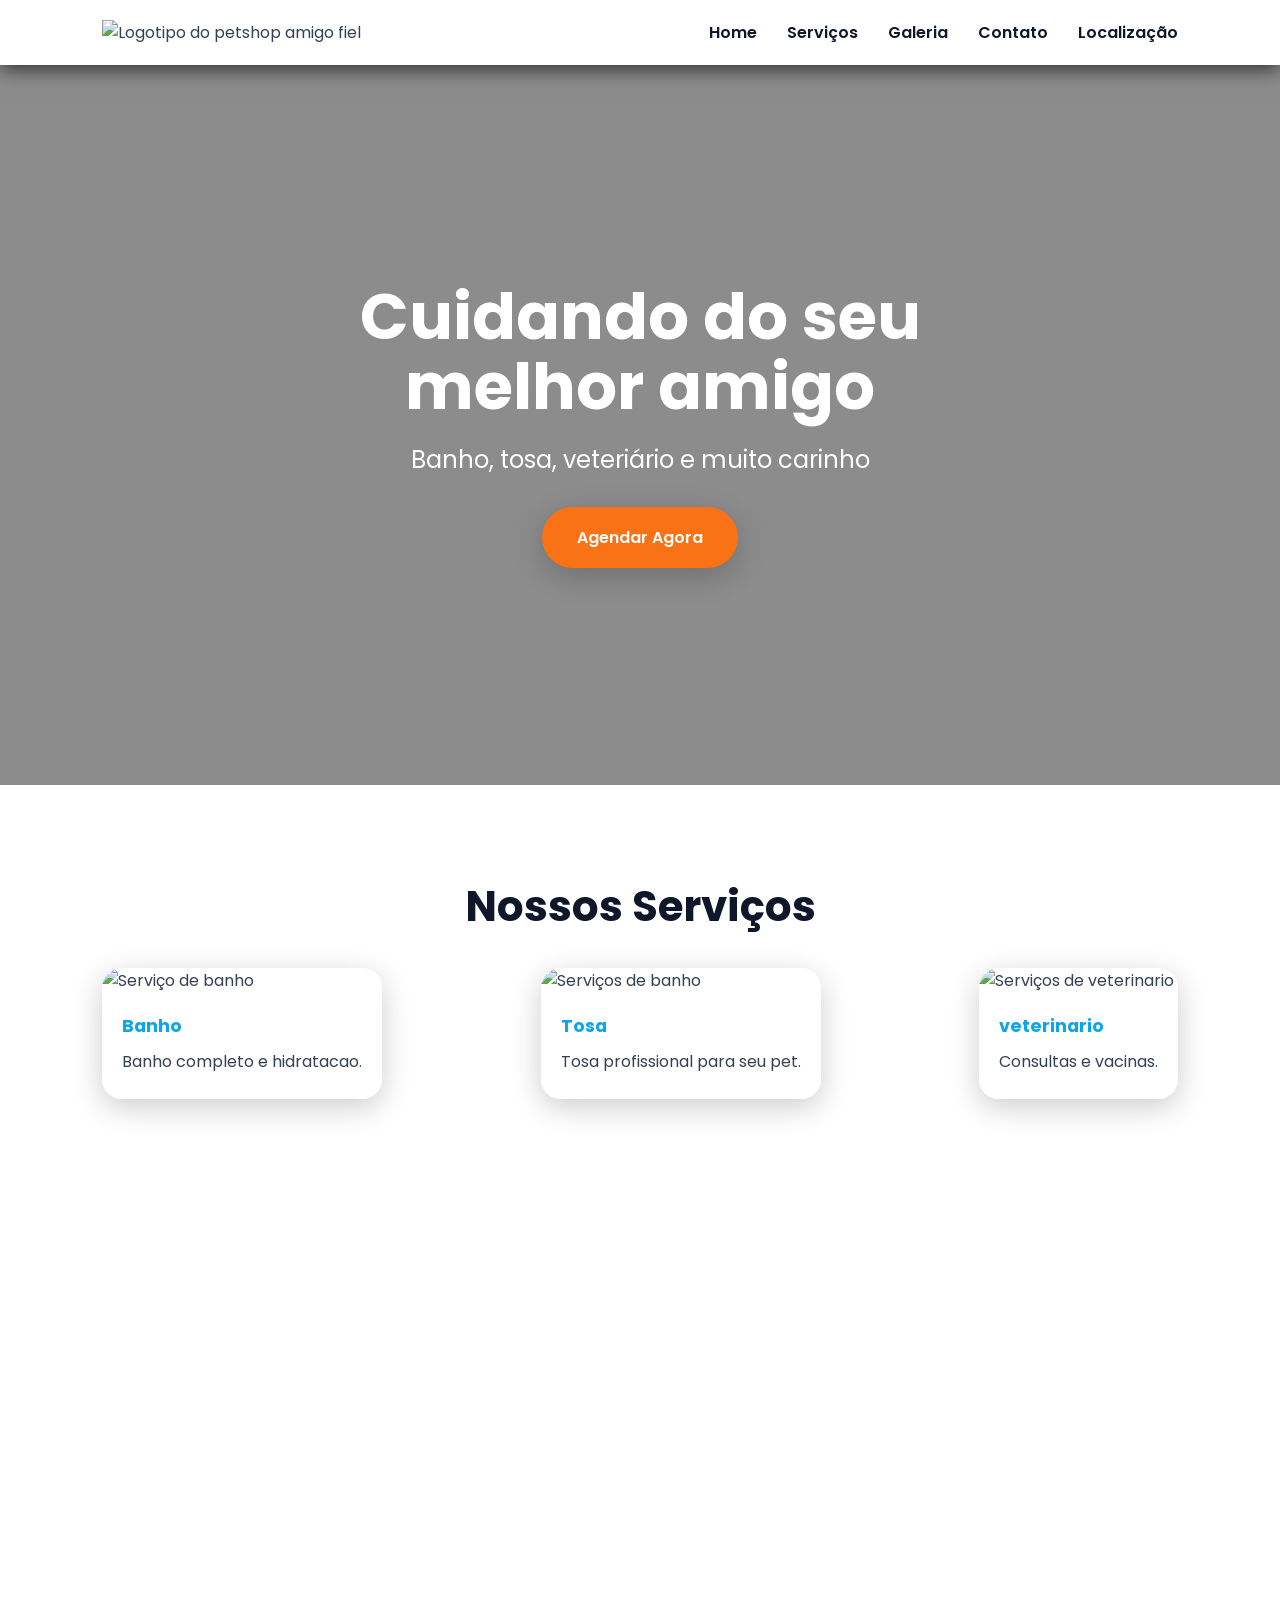
==== index.html @ e1eaca3e "Projeto petshopamigofiel" ====
<!doctype html>
<html lang="pt-BR">

<head>
  <meta charset="UTF-8" />
  <meta name="viewport" content="width=device-width, initial-scale=1.0" />
  <title>PetShop Amigo Fiel</title>

  <link rel="preconnect" href="https://fonts.googleapis.com" />
  <link rel="preconnect" href="https://fonts.gstatic.com" crossorigin />

  <link href="https://fonts.googleapis.com/css2?family=Poppins:wght@300;400;600;700&display=swap" rel="stylesheet" />

  <link rel="stylesheet" href="css/style.css" />
</head>

<body>
  <!-- HEADER -->
  <header>
    <div class="logo">
      <img src="img/logo-transparente.png" alt="Logotipo do petshop amigo fiel" width="100" />
    </div>

    <button id="menu-btn">☰</button>

    <nav id="menu">
      <a href="#home">Home</a>
      <a href="#servicos">Serviços</a>
      <a href="#galeria">Galeria</a>
      <a href="#contato">Contato</a>
      <a href="#localizacao">Localização</a>
    </nav>
  </header>

  <!-- HERO -->
  <section id="home" class="hero">
    <div class="hero-content">
      <h1>Cuidando do seu melhor amigo</h1>
      <p>Banho, tosa, veteriário e muito carinho</p>
      <a href="#contato" class="btn">Agendar Agora</a>
    </div>
  </section>

  <!-- SERVIÇOS -->
  <section id="servicos" class="container">
    <h2>Nossos Serviços</h2>
    <div class="cards">

      <div class="card">
        <img src="img/banho.png" alt="Serviço de banho" />
        <h3>Banho</h3>
        <p>Banho completo e hidratacao.</p>
      </div>

      <div class="card">
        <img src="img/tosa.png" alt="Serviços de banho" />
        <h3>Tosa</h3>
        <p> Tosa profissional para seu pet.</p>
      </div>

      <div class="card">
        <img src="img/veterinario.png" alt="Serviços de veterinario" />
        <h3>veterinario</h3>
        <p> Consultas e vacinas.</p>
      </div>
    </div>
  </section>

  <!-- GALERIA -->
  <section id="galeria" class="container"></section>

  <!-- CONTATO -->
  <section id="contato" class="container"></section>

  <!-- MAPA -->
  <section id="localizacao" class="container"></section>

  <!-- FOOTER -->
  <footer></footer>

  <script src="js/script.js"></script>
</body>

</html>
---- css/style.css ----
:root {
  --primaria: #0ea5e9;
  --secundaria: #f97316;
  --escuro: #0f172a;
  --claro: #ffffff;
  --texto: #334155;
  --sombra: 0 8px 30px rgba(0, 0, 0, 0.2);
  --radius: 20px;
}

* {
  margin: 0;
  padding: 0;
  box-sizing: border-box;
  font-family: "Poppins", sans-serif;
}

body {
  color: var(--texto);
  background:
    linear-gradient(rgba(255, 255, 255, 0.85), rgba(255, 255, 255, 0.91)),
    url("../img/fundo.png");
  background-attachment: fixed;
  background-size: 500px;
}

/* HEADER  */
header {
  position: sticky;
  top: 0;
  z-index: 9999;

  display: flex;
  justify-content: space-between;
  align-items: center;

  padding: 20px 8%;
  background: rgba(255, 255, 255, 0.75);
  backdrop-filter: blur(20px);
  -webkit-backdrop-filter: blur(20px);
  box-shadow: 0 2px 20px rgba(0, 0, 0, 0.8);
}
.log {
}

nav {
  display: flex;
  gap: 30px;
}

nav a {
  text-decoration: none;
  color: var(--escuro);
  font-weight: 600;
  transition: 0.3s;
}

nav a:hover {
  color: var(--secundaria);
}

#menu-btn {
  display: none;
  font-size: 34px;
  border: none;
  background: none;
  cursor: pointer;
  color: var(--primaria);
}

/* hero */
.hero {
  min-height: 80dvh;
  background:
    linear-gradient(rgba(0, 0, 0, 0.45), rgba(0, 0, 0, 0.45)),
    url(../img/banner.png);
  background-size: cover;
  background-position: center;
  display: flex;
  align-items: center;
  justify-content: center;
  padding: 40px;
  color: var(--claro);
}

.hero-content {
  max-width: 800px;
  text-align: center;
}

.hero-content h1 {
  font-size: 64px;
  margin-bottom: 20px;
  line-height: 1.1;
}

.hero-content p {
  font-size: 24px;
  margin-bottom: 30px;
}
.btn {
  display: inline-block;
  background: var(--secundaria);
  padding: 18px 35px;
  border-radius: 50px;
  text-decoration: none;
  color: var(--claro);
  font-weight: 600;
  transition: 0.3s;
  box-shadow: var(--sombra);
}
.btn:hover {
  transform: scale(1.1);
}

/* CONTAINER */
.container {
  padding: 90px 8%;
}
.container h2 {
  text-align: center;
  font-size: 42px;
  margin-bottom: 30px;
  color: var(--escuro);
}

/* CARDS */
.cards {
  display: flex;
  justify-content: space-between;
  flex-wrap: wrap;
  gap: 20px;
}

.card {
  background: rgba(255, 255, 255, 0.8);
  border-radius: var(--radius);
  box-shadow: var(--sombra);
  overflow: hidden;
  backdrop-filter: blur(20px);
  transform: 0.4s;
}
.card:hover {
  transform: translateY(-12px);
}
.card img {
  width: 100%;
  height: 280px;
  object-fit: cover;
}
.card h3 {
  padding: 20px 20px 10px;
  color: var(--primaria);
  font-size: 1.1rem;
}
.card p {
  padding: 0 20px 25px;
  color: val(--escuro);
}
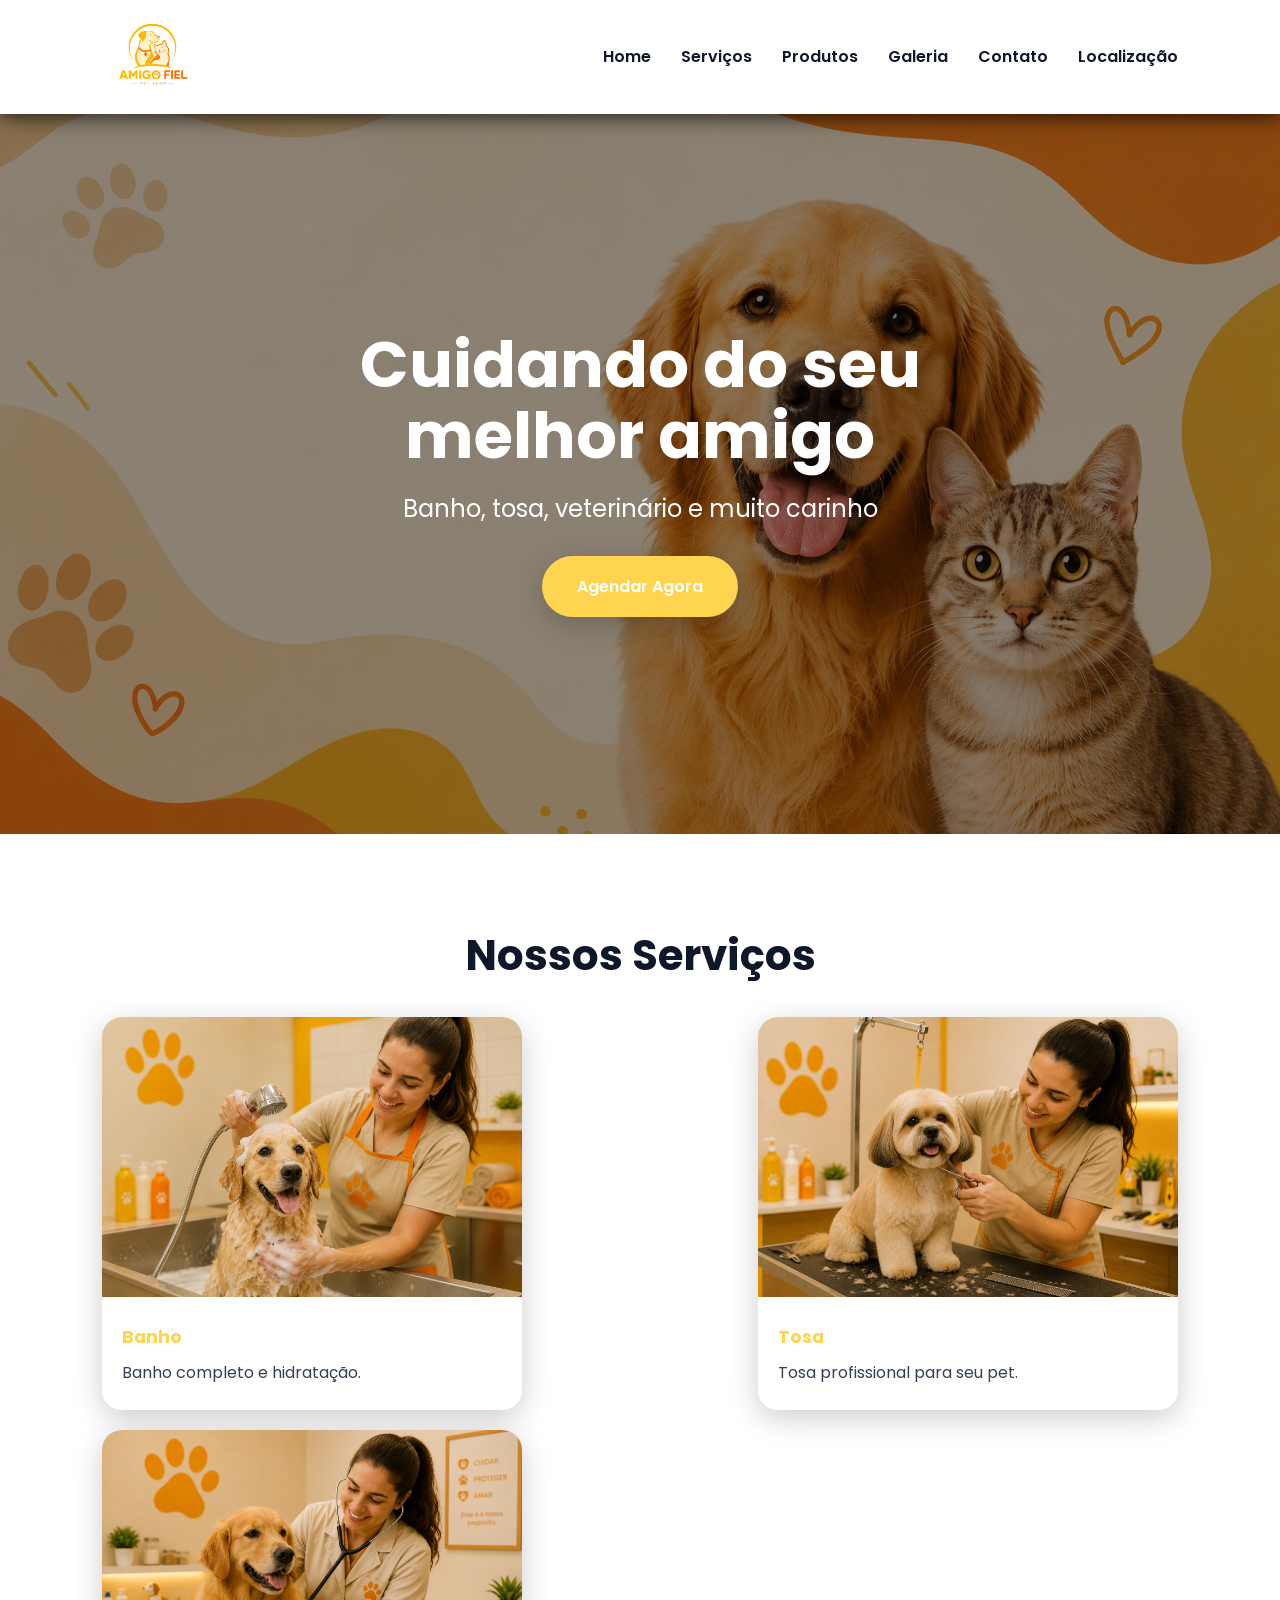
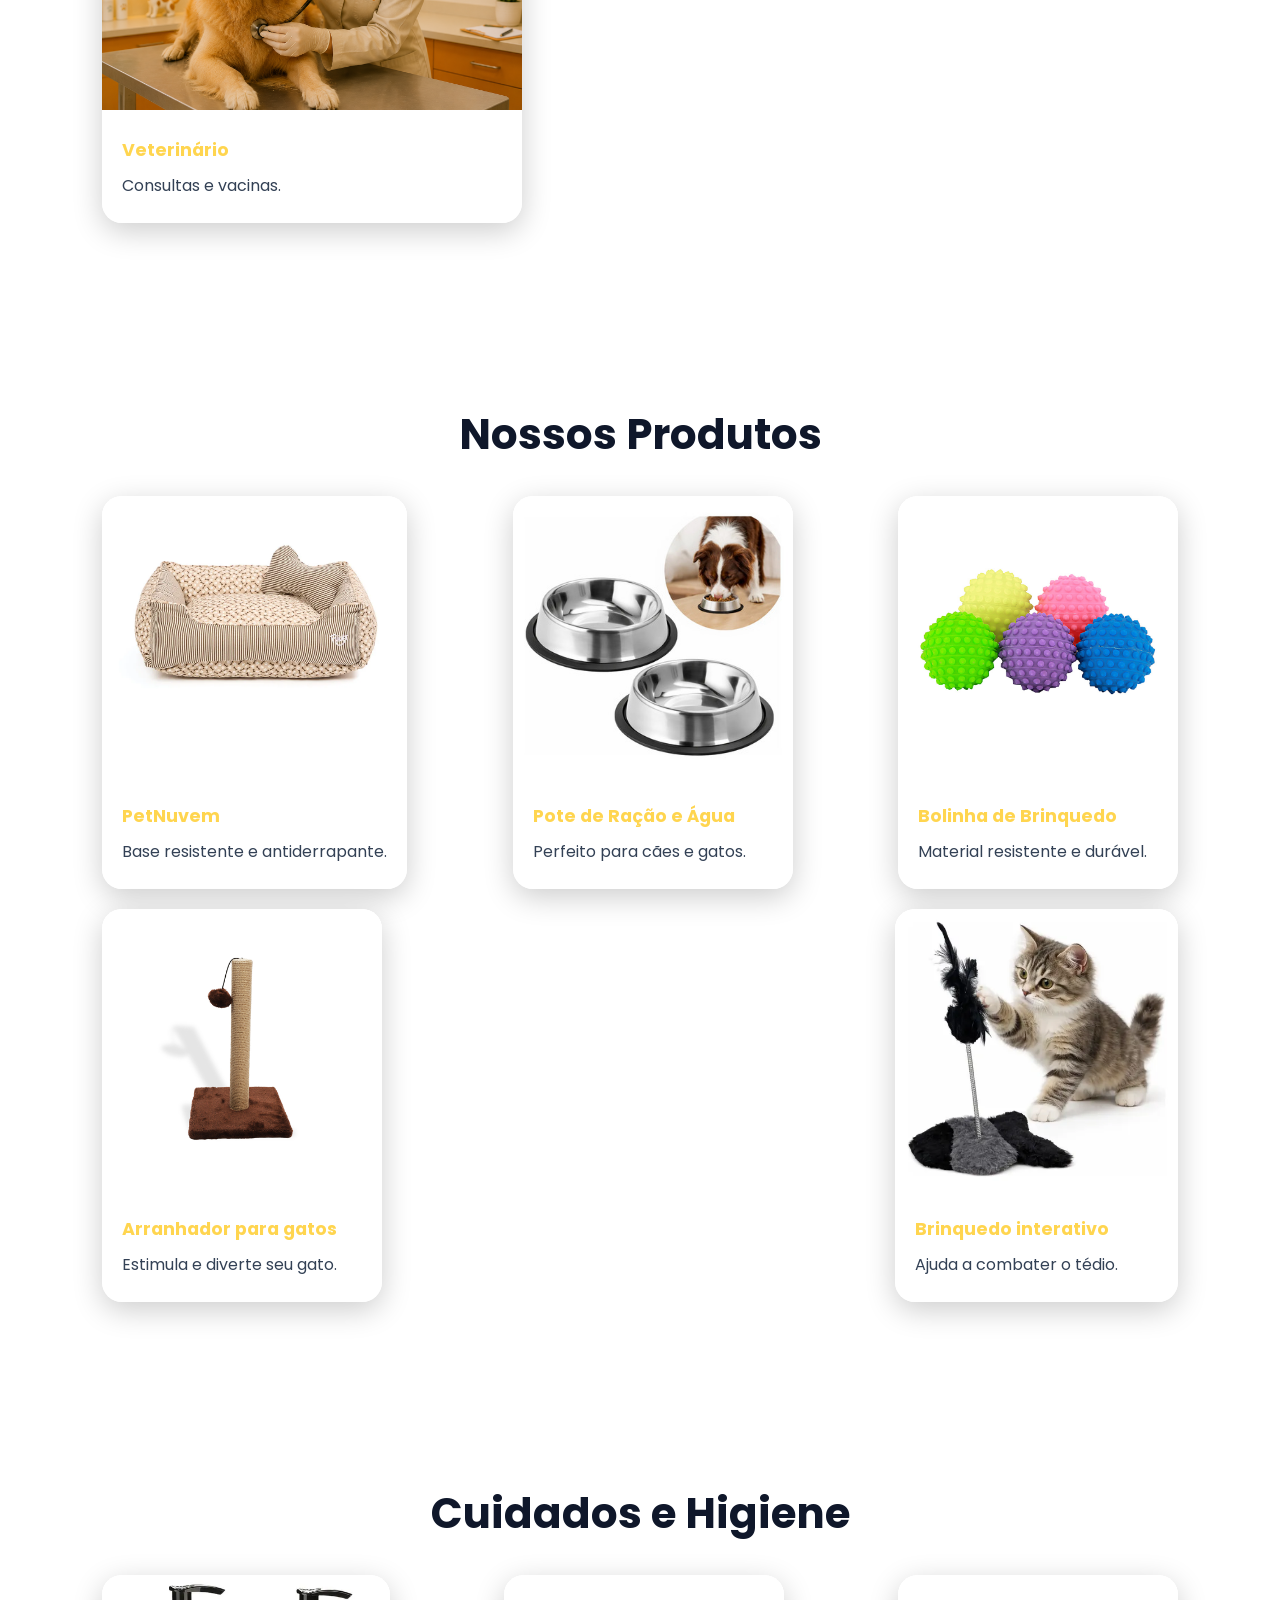
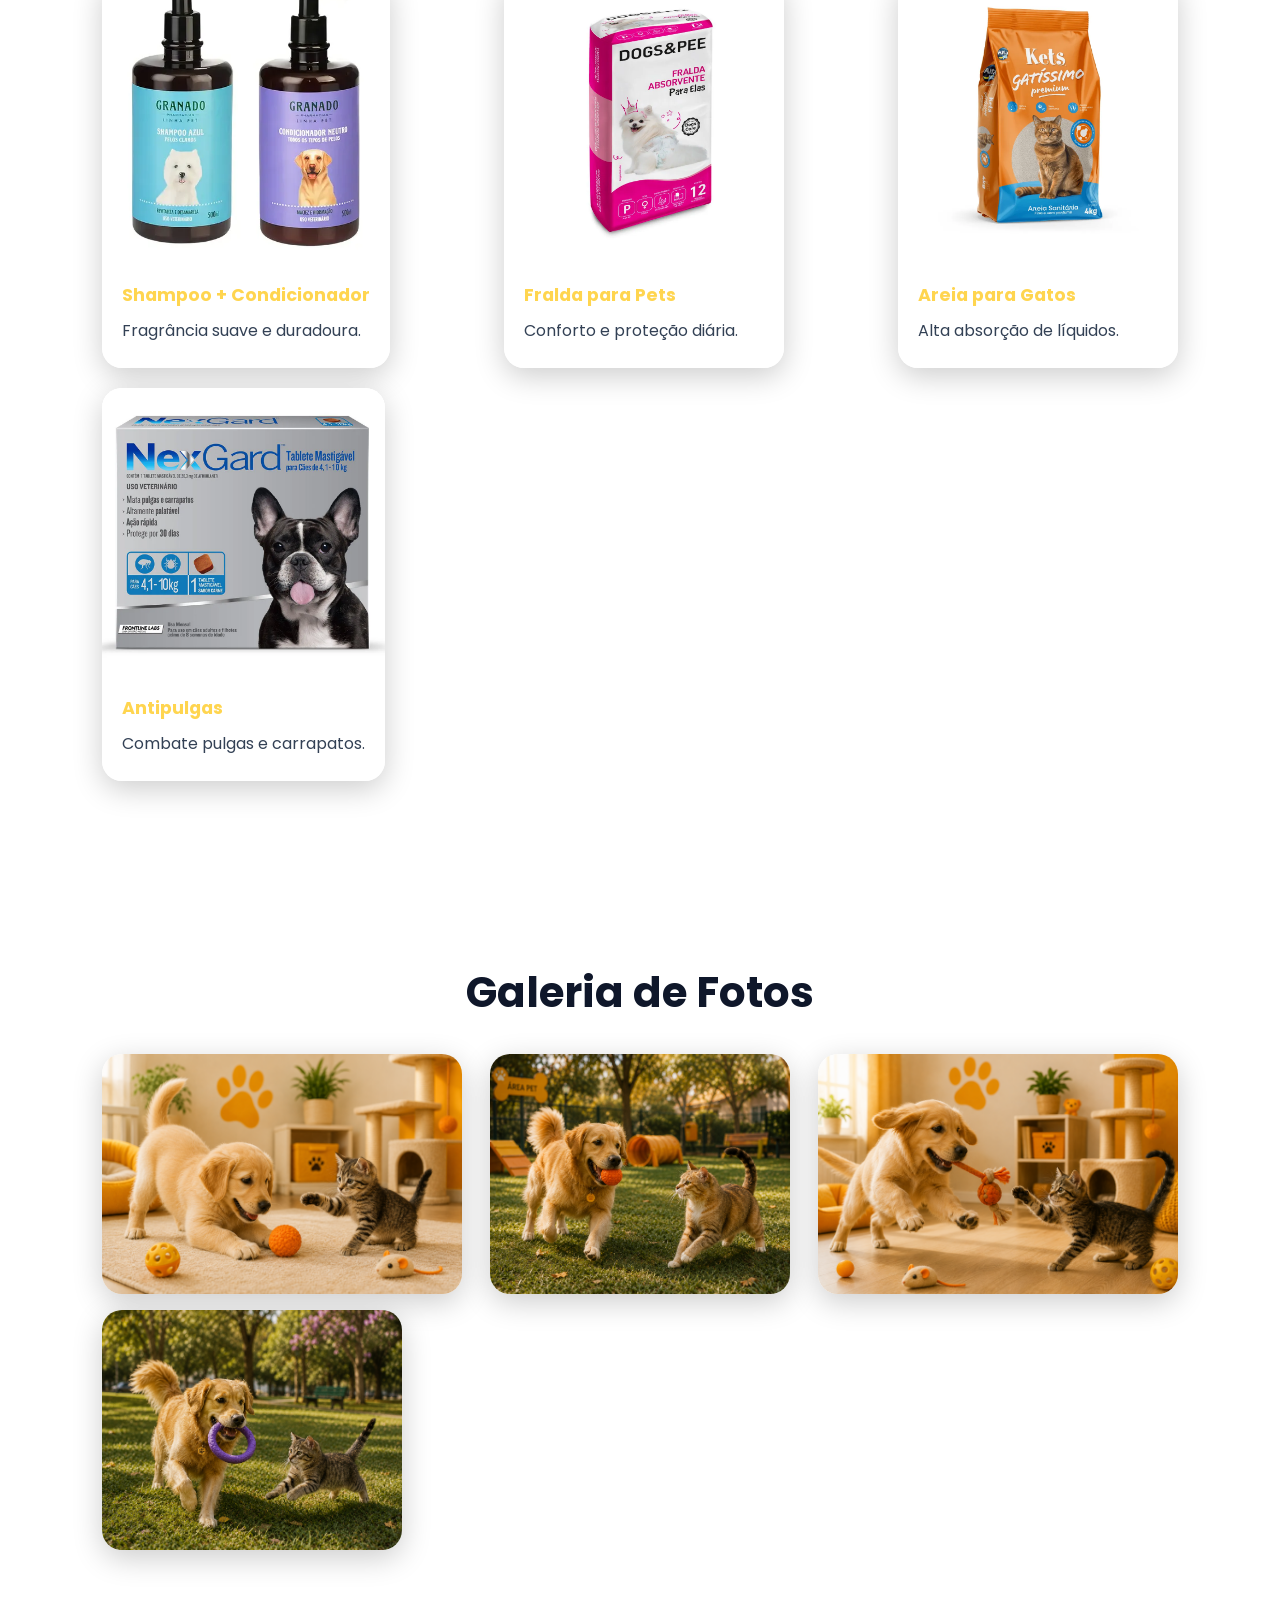
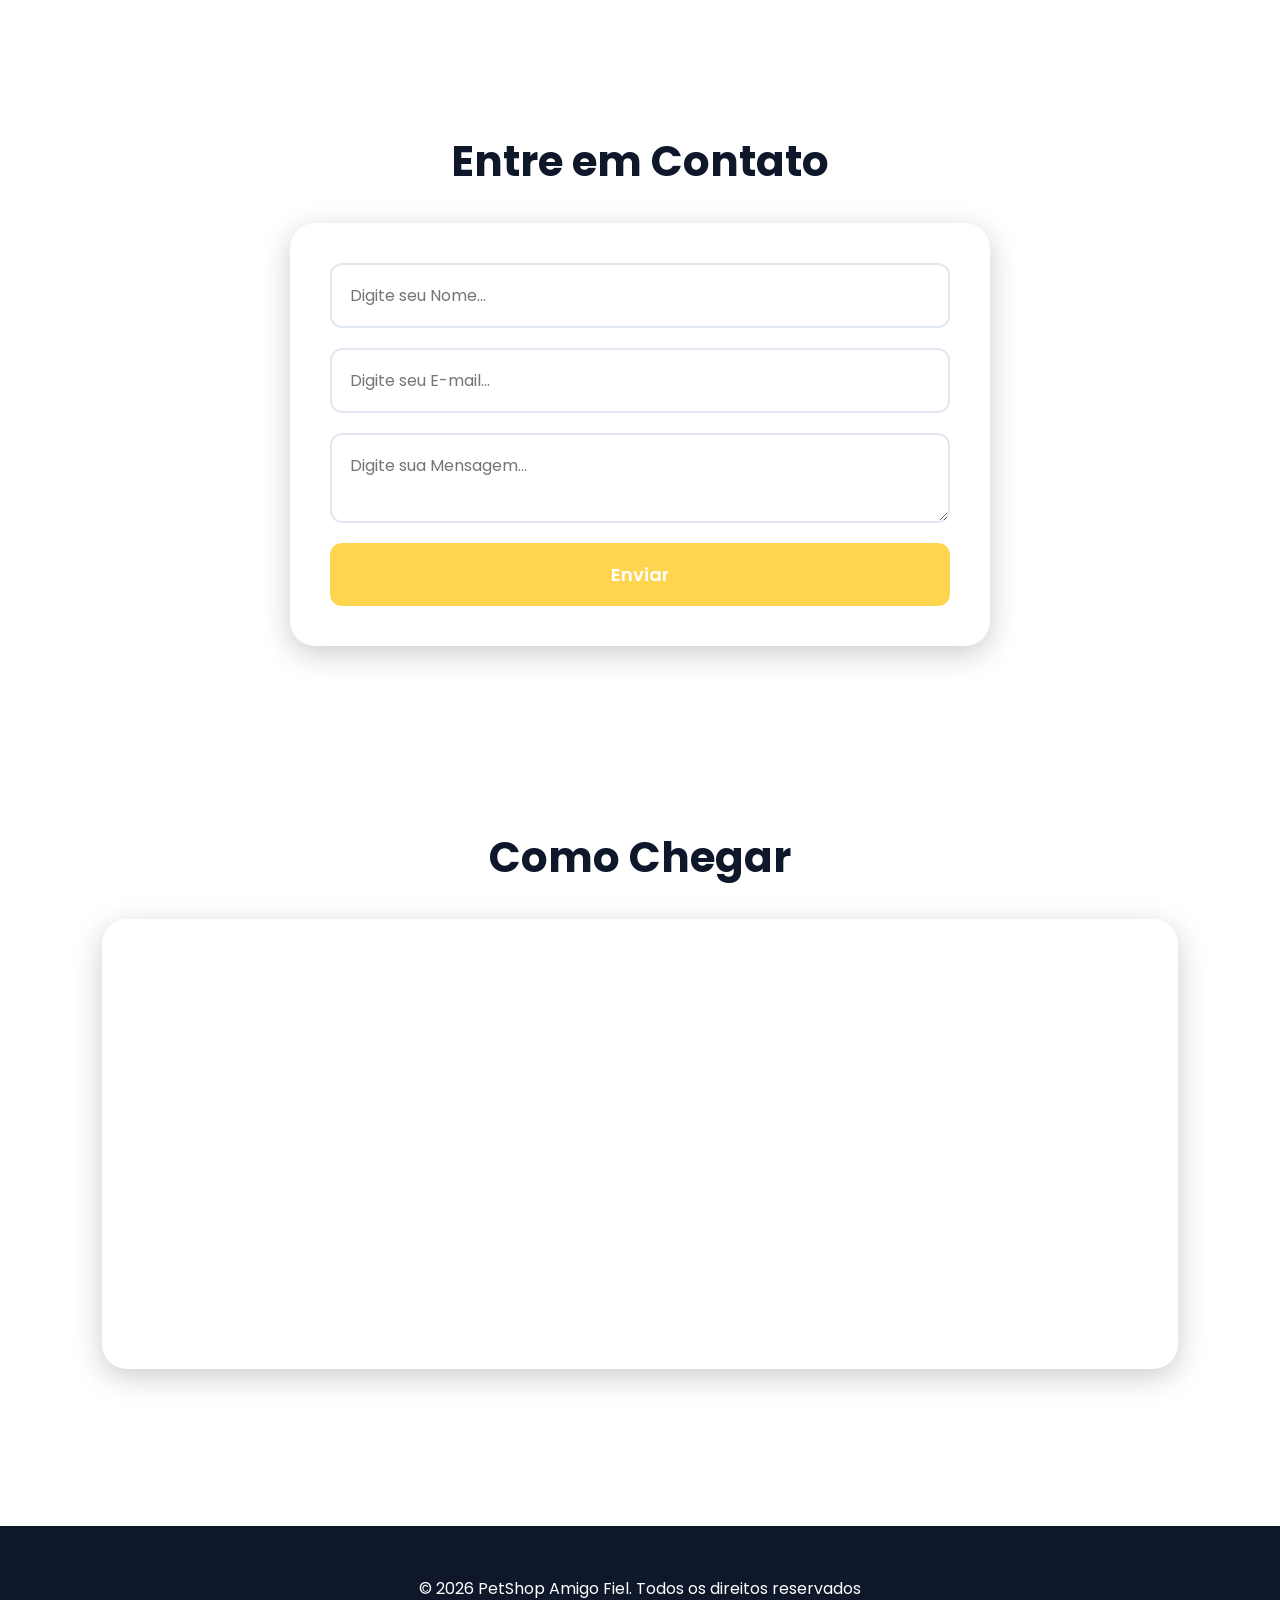
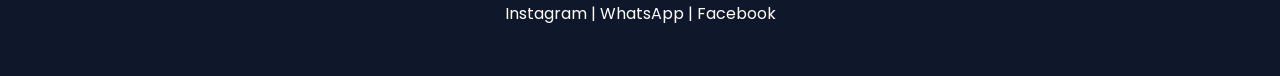
==== commit 4e429d4e: "continuacao do pet shop" ====
--- a/index.html
+++ b/index.html
@@ -15,10 +15,11 @@
 </head>
 
 <body>
+
   <!-- HEADER -->
   <header>
     <div class="logo">
-      <img src="img/logo-transparente.png" alt="Logotipo do petshop amigo fiel" width="100" />
+      <img src="img/logo2.png" alt="Logotipo do petshop Amigo Fiel" width="100" />
     </div>
 
     <button id="menu-btn">☰</button>
@@ -26,6 +27,7 @@
     <nav id="menu">
       <a href="#home">Home</a>
       <a href="#servicos">Serviços</a>
+      <a href="#produtos">Produtos</a>
       <a href="#galeria">Galeria</a>
       <a href="#contato">Contato</a>
       <a href="#localizacao">Localização</a>
@@ -36,7 +38,7 @@
   <section id="home" class="hero">
     <div class="hero-content">
       <h1>Cuidando do seu melhor amigo</h1>
-      <p>Banho, tosa, veteriário e muito carinho</p>
+      <p>Banho, tosa, veterinário e muito carinho</p>
       <a href="#contato" class="btn">Agendar Agora</a>
     </div>
   </section>
@@ -44,39 +46,146 @@
   <!-- SERVIÇOS -->
   <section id="servicos" class="container">
     <h2>Nossos Serviços</h2>
+
     <div class="cards">
 
       <div class="card">
-        <img src="img/banho.png" alt="Serviço de banho" />
+        <img src="img/banho2.png" alt="Serviço de banho" />
         <h3>Banho</h3>
-        <p>Banho completo e hidratacao.</p>
+        <p>Banho completo e hidratação.</p>
       </div>
 
       <div class="card">
-        <img src="img/tosa.png" alt="Serviços de banho" />
+        <img src="img/tosa2.png" alt="Serviço de tosa" />
         <h3>Tosa</h3>
-        <p> Tosa profissional para seu pet.</p>
+        <p>Tosa profissional para seu pet.</p>
       </div>
 
       <div class="card">
-        <img src="img/veterinario.png" alt="Serviços de veterinario" />
-        <h3>veterinario</h3>
-        <p> Consultas e vacinas.</p>
+        <img src="img/veterinario2.png" alt="Serviço veterinário" />
+        <h3>Veterinário</h3>
+        <p>Consultas e vacinas.</p>
       </div>
+
+    </div>
+  </section>
+
+  <!-- PRODUTOS -->
+  <section id="produtos" class="container">
+    <h2>Nossos Produtos</h2>
+
+    <div class="cards">
+
+      <div class="card">
+        <img src="img/Cama.png" alt="Cama para pets" />
+        <h3>PetNuvem</h3>
+        <p>Base resistente e antiderrapante.</p>
+      </div>
+
+      <div class="card">
+        <img src="img/pote de racao.png" alt="Pote de ração e água" />
+        <h3>Pote de Ração e Água</h3>
+        <p>Perfeito para cães e gatos.</p>
+      </div>
+
+      <div class="card">
+        <img src="img/bolinha de brinquedo.png" alt="Bolinha de brinquedo" />
+        <h3>Bolinha de Brinquedo</h3>
+        <p>Material resistente e durável.</p>
+      </div>
+
+      <div class="card">
+        <img src="img/arranhador .png" alt="Arranhador para gatos" />
+        <h3>Arranhador para gatos</h3>
+        <p>Estimula e diverte seu gato.</p>
+      </div>
+
+      <div class="card">
+        <img src="img/brinquedoGato.png" alt="Brinquedo para gatos" />
+        <h3>Brinquedo interativo</h3>
+        <p>Ajuda a combater o tédio.</p>
+      </div>
+
+    </div>
+  </section>
+
+  <!-- HIGIENE -->
+  <section id="higiene" class="container">
+    <h2>Cuidados e Higiene</h2>
+
+    <div class="cards">
+
+      <div class="card">
+        <img src="img/shampoo .png" alt="Shampoo e condicionador" />
+        <h3>Shampoo + Condicionador</h3>
+        <p>Fragrância suave e duradoura.</p>
+      </div>
+
+      <div class="card">
+        <img src="img/fralda.png" alt="Fralda para pets" />
+        <h3>Fralda para Pets</h3>
+        <p>Conforto e proteção diária.</p>
+      </div>
+
+      <div class="card">
+        <img src="img/areiahigienica.png" alt="Areia para gatos" />
+        <h3>Areia para Gatos</h3>
+        <p>Alta absorção de líquidos.</p>
+      </div>
+
+      <div class="card">
+        <img src="img/remedios .png" alt="Medicamentos antipulgas" />
+        <h3>Antipulgas</h3>
+        <p>Combate pulgas e carrapatos.</p>
+      </div>
+
     </div>
   </section>
 
   <!-- GALERIA -->
-  <section id="galeria" class="container"></section>
+  <section id="galeria" class="container">
+    <h2>Galeria de Fotos</h2>
+
+    <div class="galeria">
+      <img src="img/brincadeira1.png" alt="Foto de tosa" />
+      <img src="img/brincadeira2.png" alt="Foto de pets" />
+      <img src="img/brincadeira3.png" alt="Foto de banho" />
+      <img src="img/brincadeira4.png" alt="Foto de veterinário" />
+    </div>
+  </section>
 
   <!-- CONTATO -->
-  <section id="contato" class="container"></section>
+  <section id="contato" class="container">
+    <h2>Entre em Contato</h2>
 
-  <!-- MAPA -->
-  <section id="localizacao" class="container"></section>
+    <form id="formContato">
+      <input type="text" placeholder="Digite seu Nome..." id="nome" name="nome" />
+      <input type="email" placeholder="Digite seu E-mail..." id="email" name="email" />
+      <textarea placeholder="Digite sua Mensagem..." id="mensagem" name="mensagem"></textarea>
+      <button type="submit">Enviar</button>
+    </form>
+  </section>
+
+  <!-- LOCALIZAÇÃO -->
+  <section id="localizacao" class="container">
+    <h2>Como Chegar</h2>
+
+    <iframe
+      src="https://www.google.com/maps/embed?pb=!1m16!1m12!1m3!1d7667978.586198394!2d-50.26259222797371!3d-20.211911239486522!2m3!1f0!2f0!3f0!3m2!1i1024!2i768!4f13.1!2m1!1spet%20shop%20amigo%20fiel!5e0!3m2!1spt-BR!2sbr!4v1778673924023!5m2!1spt-BR!2sbr"
+      width="600"
+      height="450"
+      style="border:0;"
+      allowfullscreen=""
+      loading="lazy"
+      referrerpolicy="no-referrer-when-downgrade">
+    </iframe>
+  </section>
 
   <!-- FOOTER -->
-  <footer></footer>
+  <footer>
+    <p>&copy; 2026 PetShop Amigo Fiel. Todos os direitos reservados</p>
+    <p>Instagram | WhatsApp | Facebook</p>
+  </footer>
 
   <script src="js/script.js"></script>
 </body>
--- a/css/style.css
+++ b/css/style.css
@@ -1,5 +1,5 @@
 :root {
-  --primaria: #0ea5e9;
+  --primaria: #ffd54f;
   --secundaria: #f97316;
   --escuro: #0f172a;
   --claro: #ffffff;
@@ -73,7 +73,7 @@
   min-height: 80dvh;
   background:
     linear-gradient(rgba(0, 0, 0, 0.45), rgba(0, 0, 0, 0.45)),
-    url(../img/banner.png);
+    url(../img/capaInicial.png);
   background-size: cover;
   background-position: center;
   display: flex;
@@ -100,7 +100,7 @@
 }
 .btn {
   display: inline-block;
-  background: var(--secundaria);
+  background: var(--primaria);
   padding: 18px 35px;
   border-radius: 50px;
   text-decoration: none;
@@ -157,3 +157,122 @@
   padding: 0 20px 25px;
   color: val(--escuro);
 }
+
+/* GALERIA */
+
+.galeria{
+  display: flex;
+  justify-content: space-between;
+  flex-wrap: wrap;
+  gap: 16px;
+}
+
+.galeria img{
+  height: 240px;
+  object-fit: cover;
+  border-radius: var(--radius);
+  box-shadow: var(--sombra);
+  transition: 0.4s;
+}
+.galeria img:hover {
+  transform: scale(1.05);
+}
+
+/* FORM */
+form{
+  max-width: 700px;
+  margin: auto;
+  background: var(--claro);
+  padding: 40px;
+  border-radius: 25px;
+  box-shadow: var(--sombra);
+  display: flex;
+  flex-direction: column;
+  gap: 20px;
+}
+
+input, textarea{
+  padding: 18px;
+  border: 2px solid #e2e8f0;
+  border-radius: 12px;
+  font-size: 16px;
+}
+
+input:focus,
+textarea:focus{
+  outline: none;
+  border-color: var(--primaria);
+}
+
+button{
+  padding: 18px;
+  background: var(--primaria);
+  color: var(--claro);
+  border: none;
+  border-radius: 12px;
+  font-size: 18px;
+  font-weight: 600;
+  cursor: pointer;
+  transition: 0.4s;
+}
+button:hover {
+  background: #026fa6;
+}
+
+footer{
+  background: var(--escuro);
+  color: var(--claro);
+  text-align: center;
+  padding: 50px 20px;
+  margin-top: 60px;
+}
+
+/* MAPA */
+iframe{
+  width: 100%;
+  height: 450px;
+  border: none;
+  border-radius: 25px;
+  box-shadow: var(--sombra);
+}
+
+/* RESPONSIVIDADE */
+
+@media (max-width: 768px) {
+  #menu-btn {
+    display: block;
+  }
+
+  nav {
+    display: none;
+    position: absolute;
+    top: 85px;
+    right: 20px;
+
+    flex-direction: column;
+    background: var(--claro);
+    padding: 25px;
+    border-radius: 20px;
+    box-shadow: var(--sombra);
+  }
+
+  nav.ativo {
+    display: flex;
+  }
+  .hero h1 {
+    font-size: 38px;
+  }
+  .hero p {
+    font-size: 18px;
+  }
+  h2 {
+    font-size: 24px;
+  }
+  .galeria{
+    grid-template-columns: 1fr;
+    justify-content: center;
+  }
+}
+/* Responsividade - Tablete */
+@media (min-widht: 768px) and (max-width: 1200px) {
+}
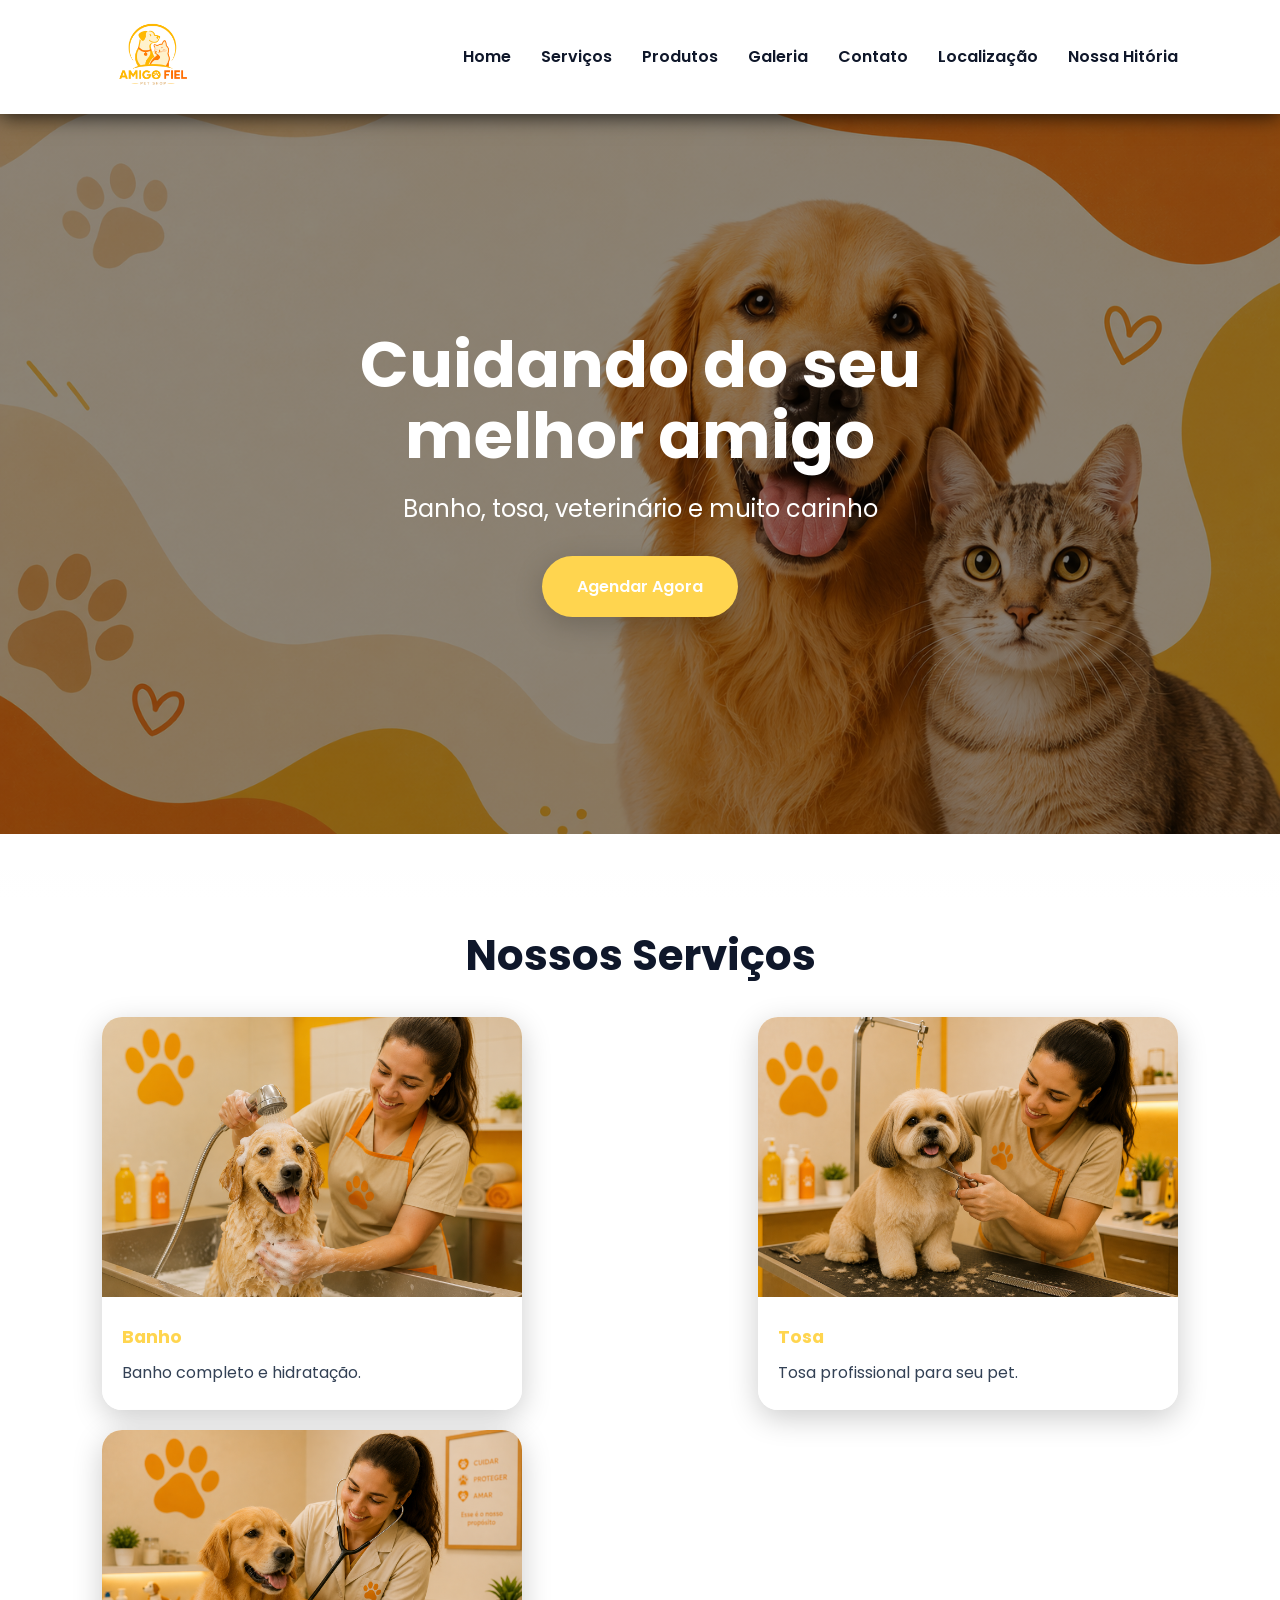
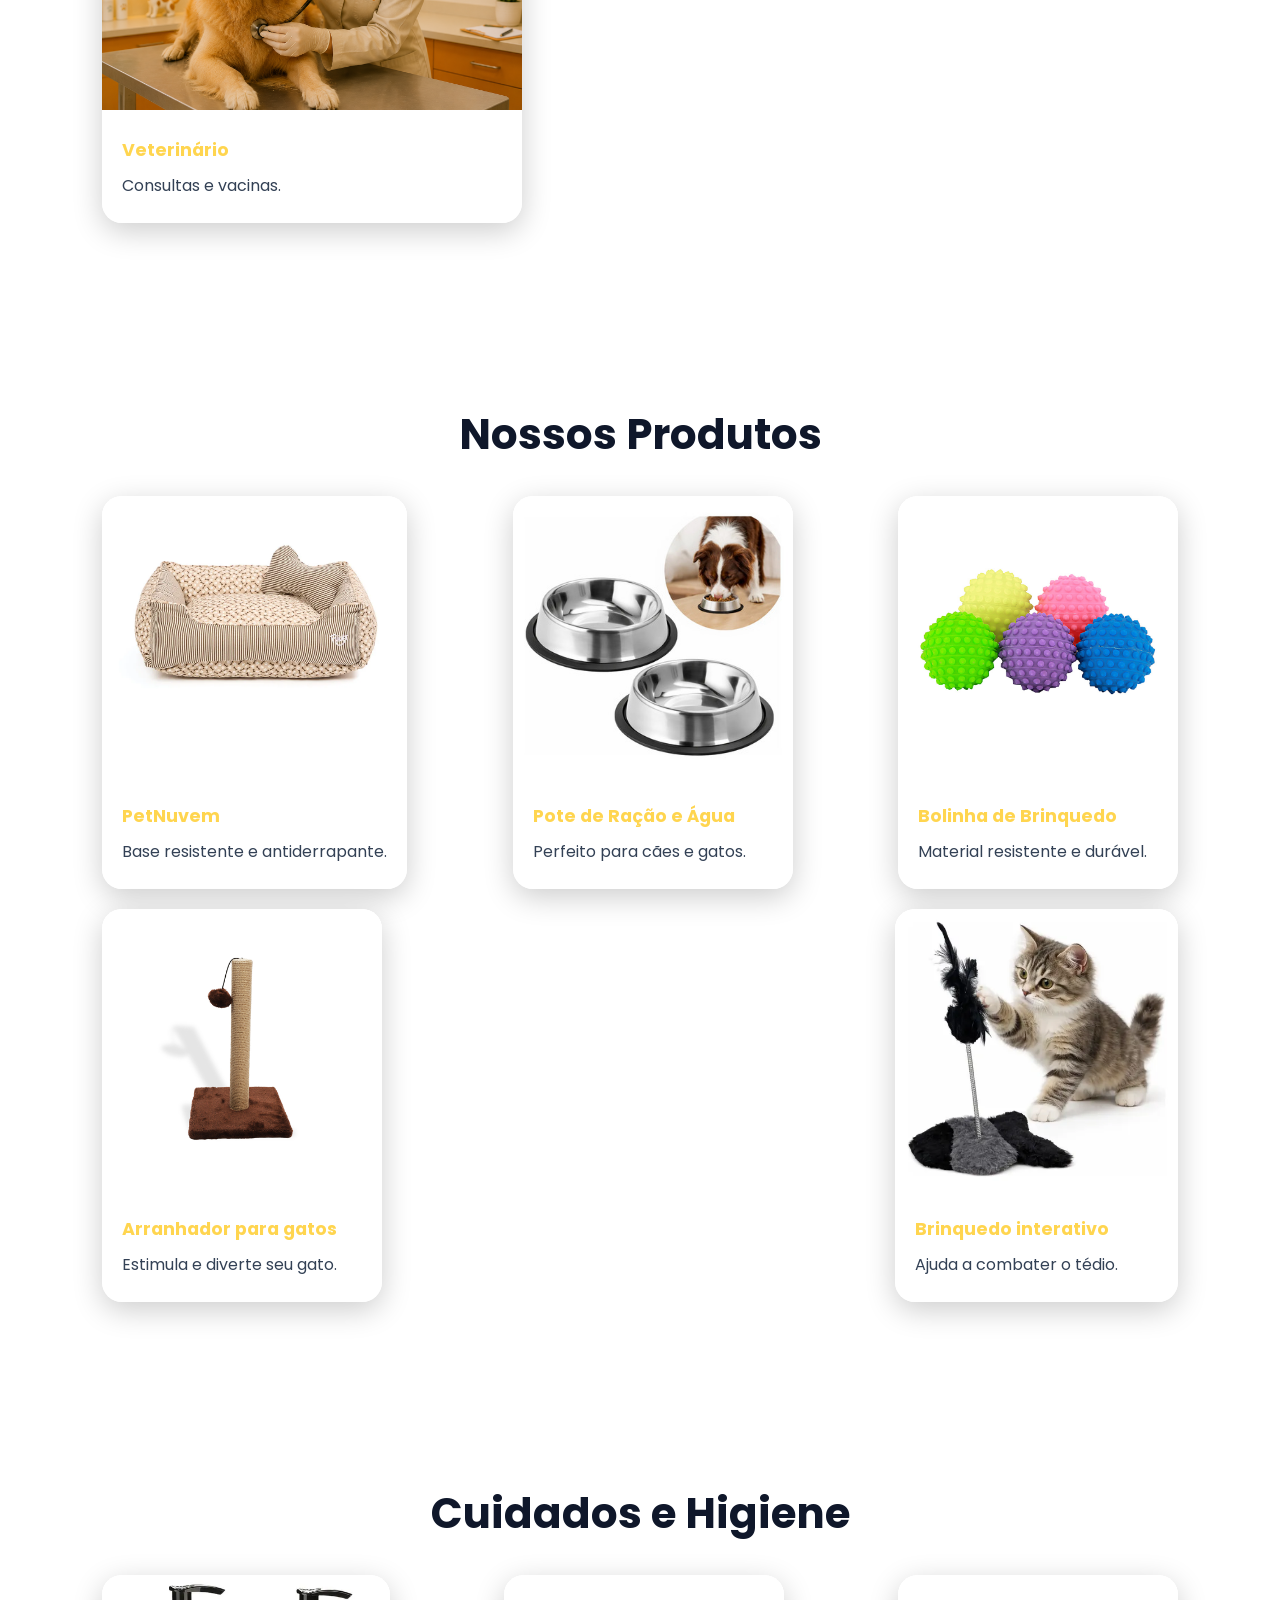
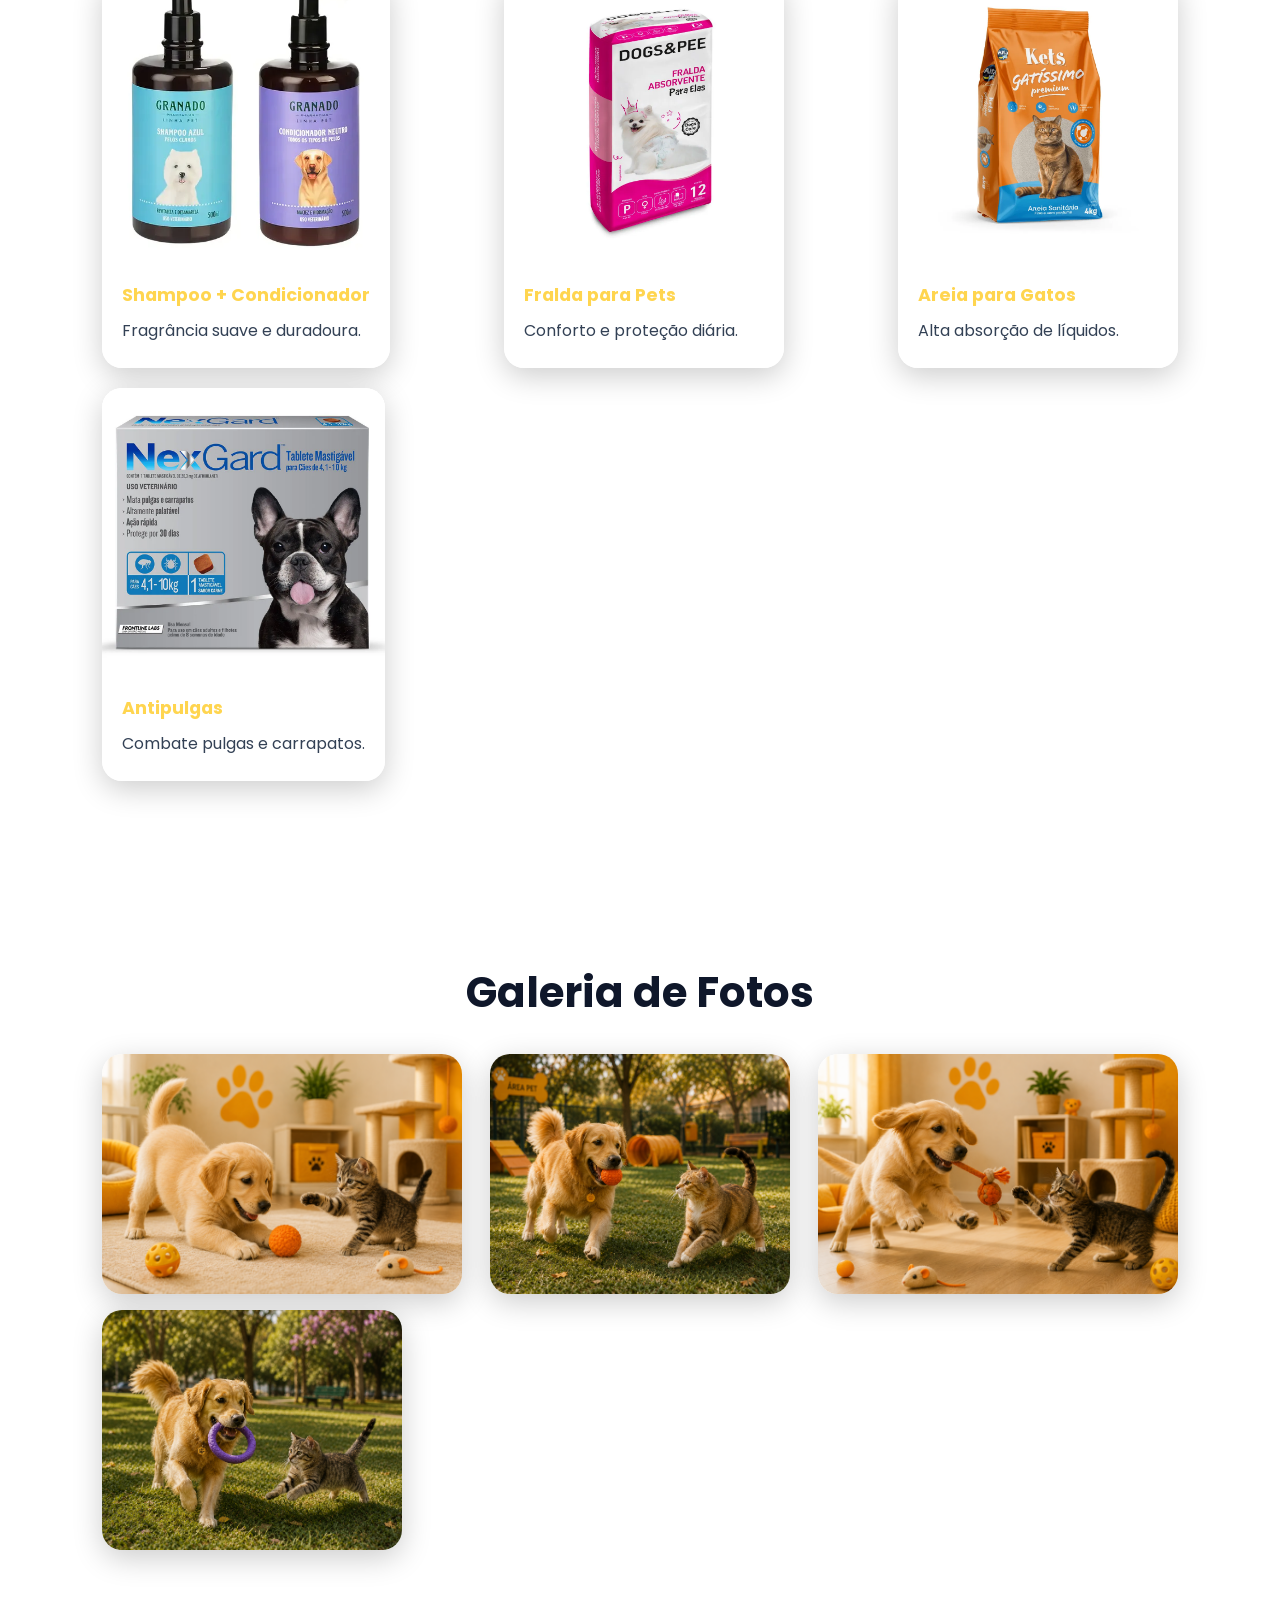
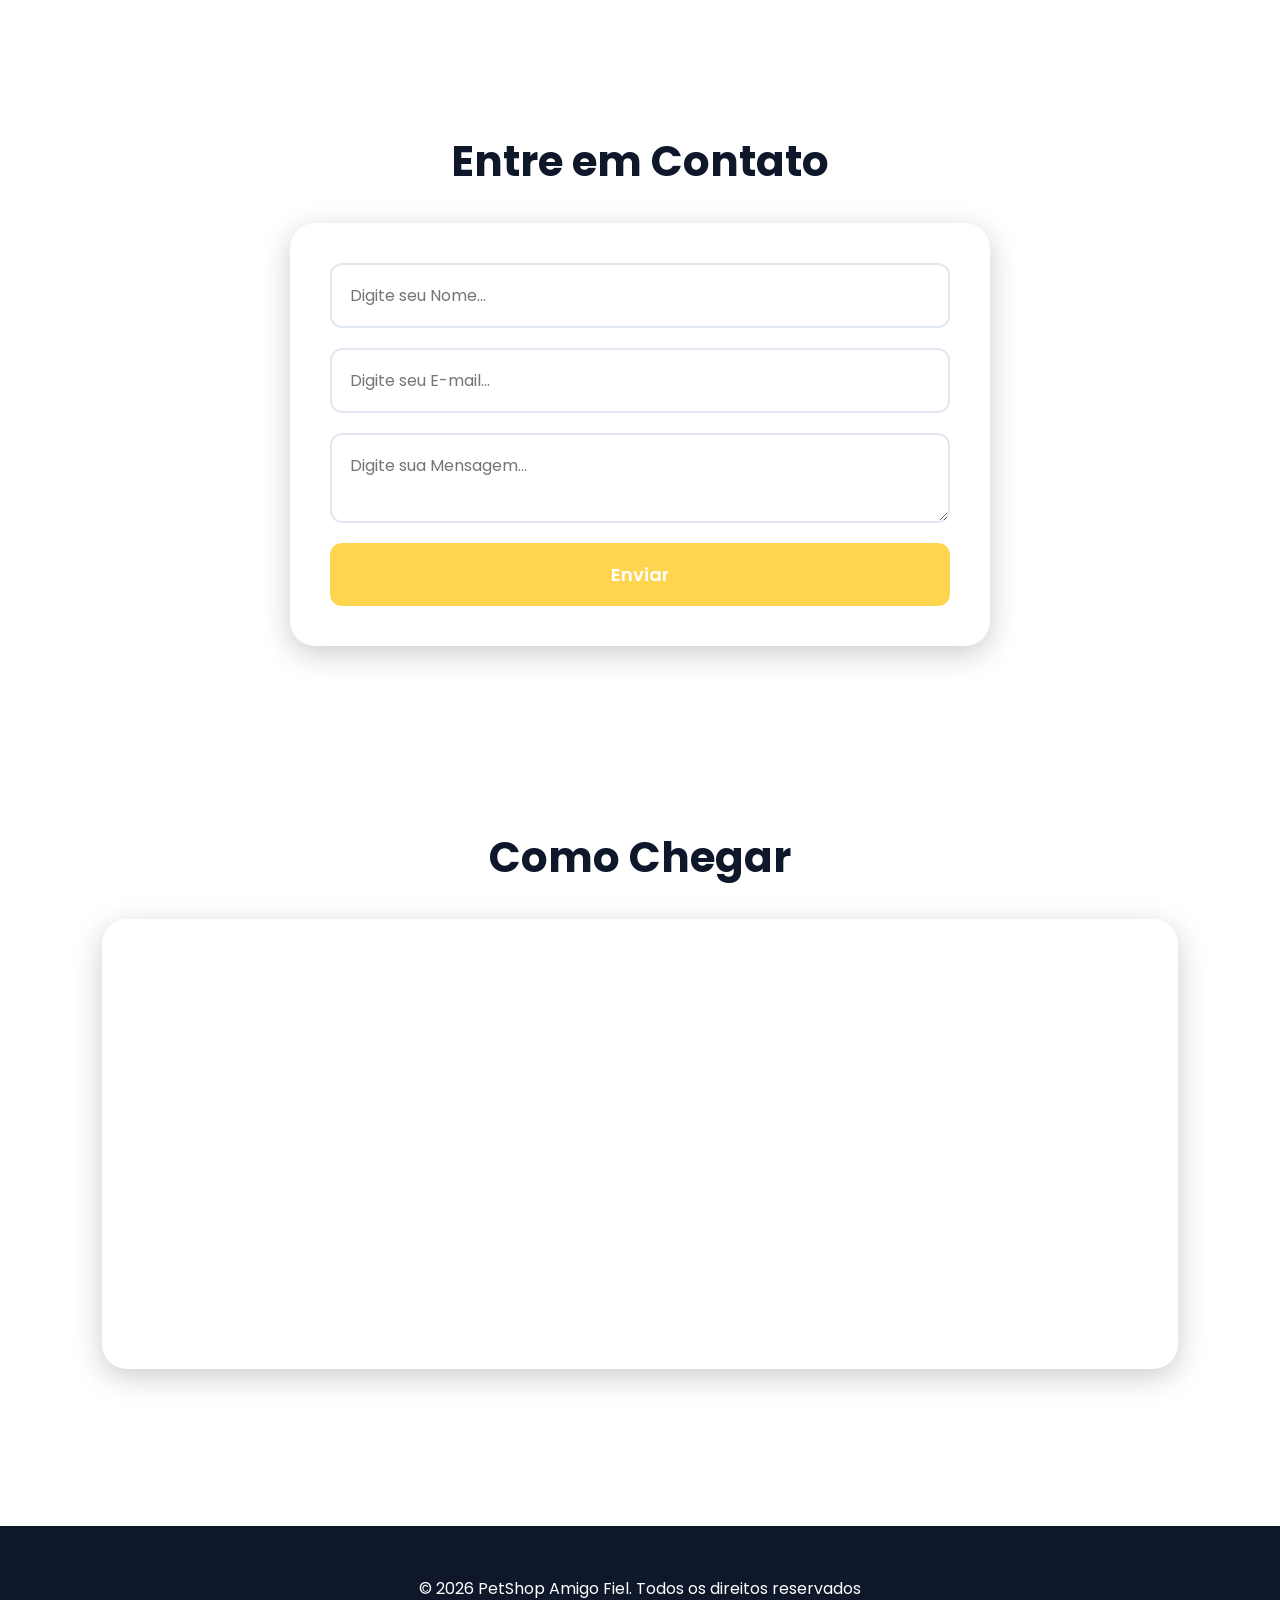
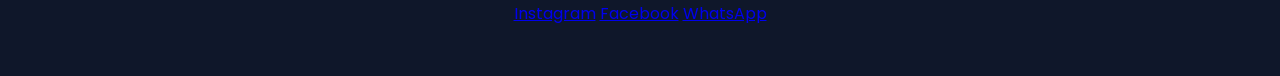
==== commit 7e3bd700: "criação do arquivo README" ====
--- a/index.html
+++ b/index.html
@@ -31,6 +31,7 @@
       <a href="#galeria">Galeria</a>
       <a href="#contato">Contato</a>
       <a href="#localizacao">Localização</a>
+      <a href="#sobre.html">Nossa Hitória</a>
     </nav>
   </header>
 
@@ -184,7 +185,11 @@
   <!-- FOOTER -->
   <footer>
     <p>&copy; 2026 PetShop Amigo Fiel. Todos os direitos reservados</p>
-    <p>Instagram | WhatsApp | Facebook</p>
+    <p>
+      <a href="https://www.instagram.com/" target="_blank">Instagram</a>
+      <a href="https://www.facebook.com/?locale=pt_BR" target="_blank">Facebook</a>
+      <a href="https://web.whatsapp.com/" target="_blank">WhatsApp</a>
+    </p>
   </footer>
 
   <script src="js/script.js"></script>
--- a/css/style.css
+++ b/css/style.css
@@ -275,4 +275,14 @@
 }
 /* Responsividade - Tablete */
 @media (min-widht: 768px) and (max-width: 1200px) {
+}
+
+/* SOBRE */
+.nossa-historia {
+  max-width: 700px;
+  margin:270px auto;
+  text-align: center;
+  border: 4px solid var(--primaria);
+  border-radius: 15px;
+  padding: 30px;
 }
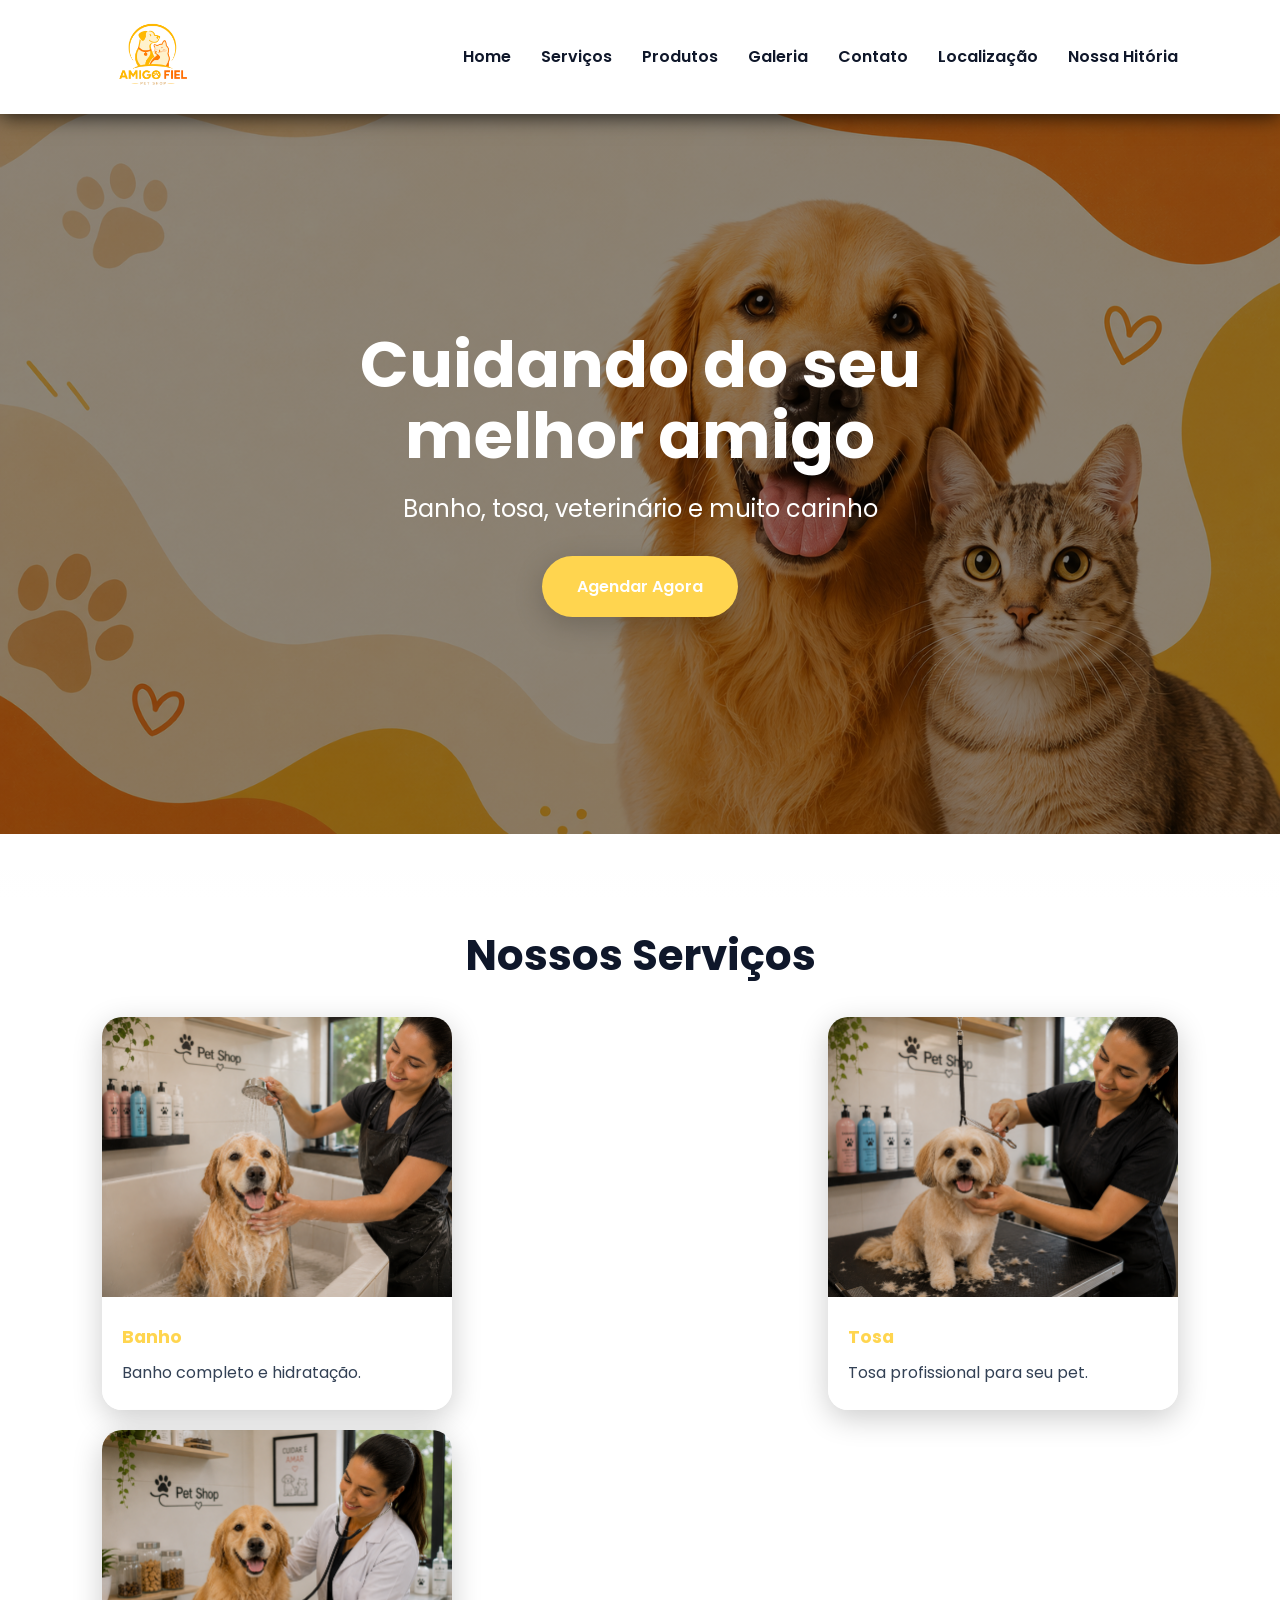
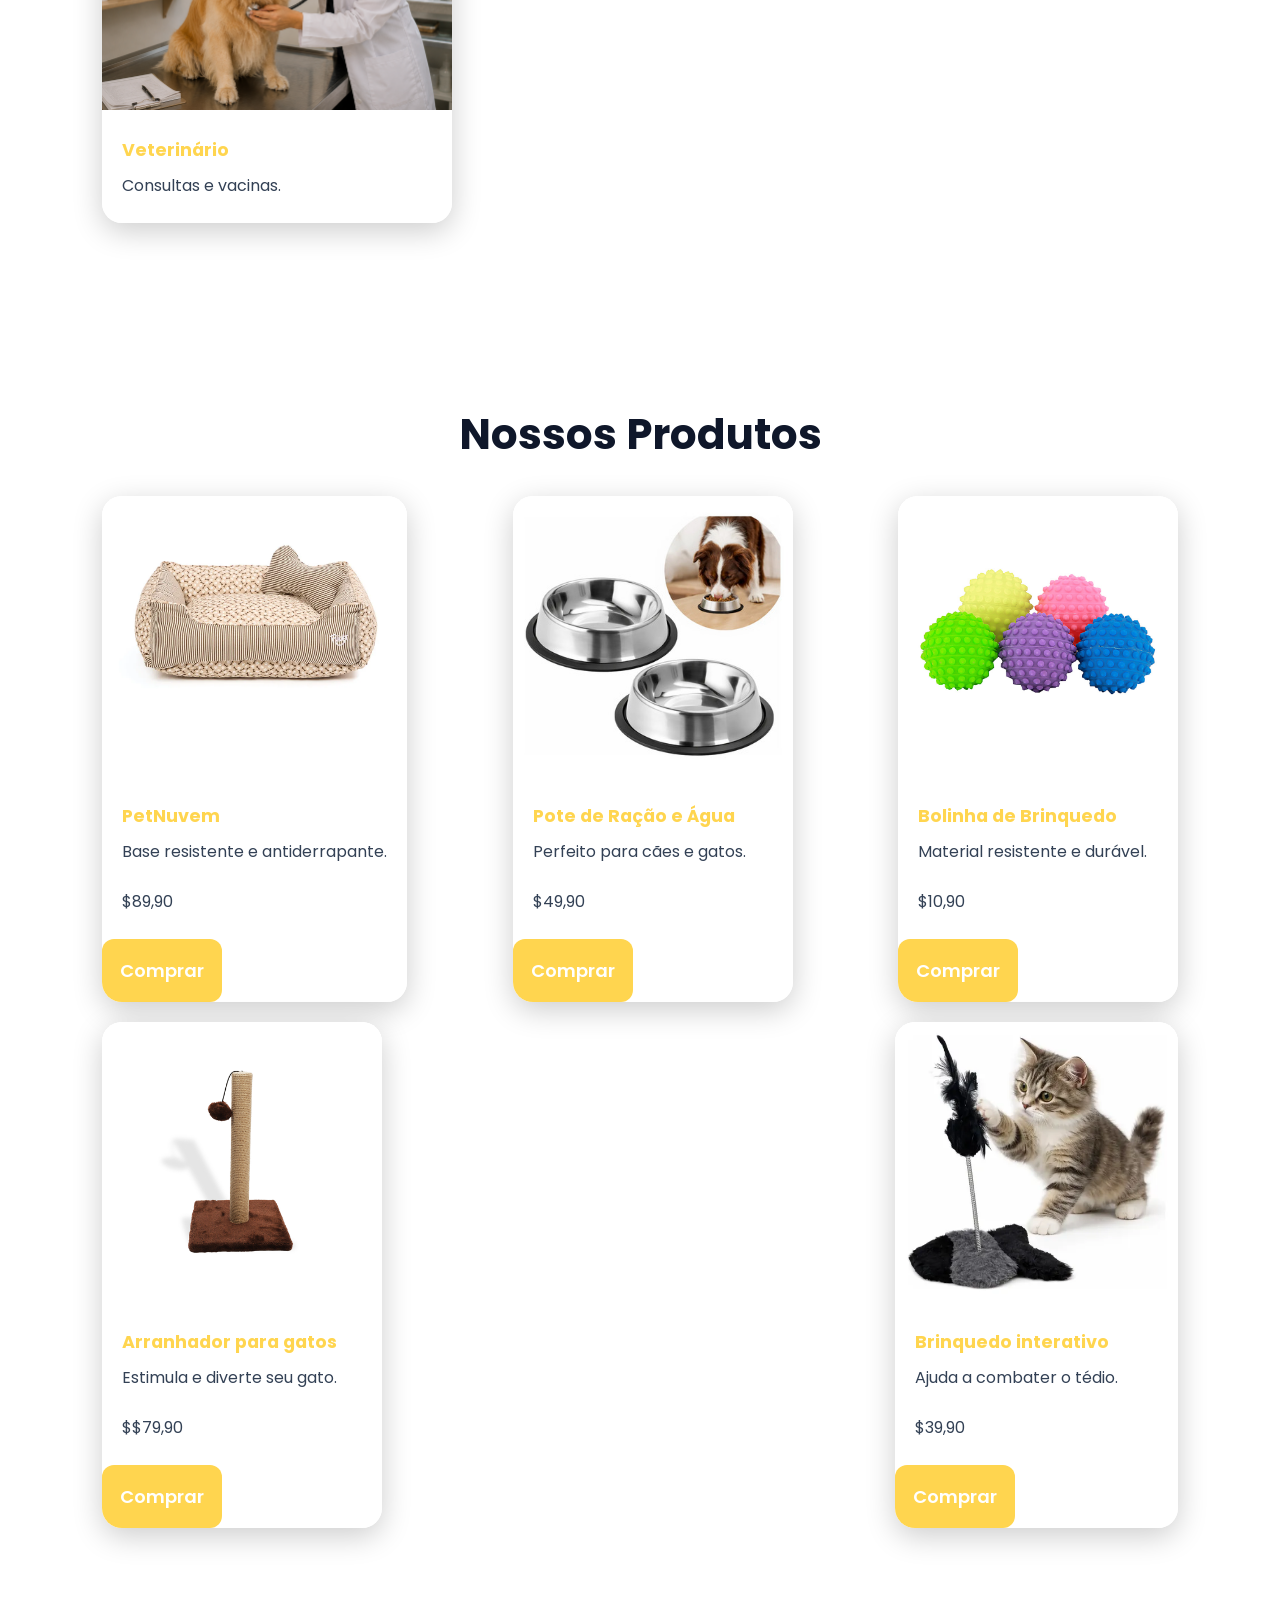
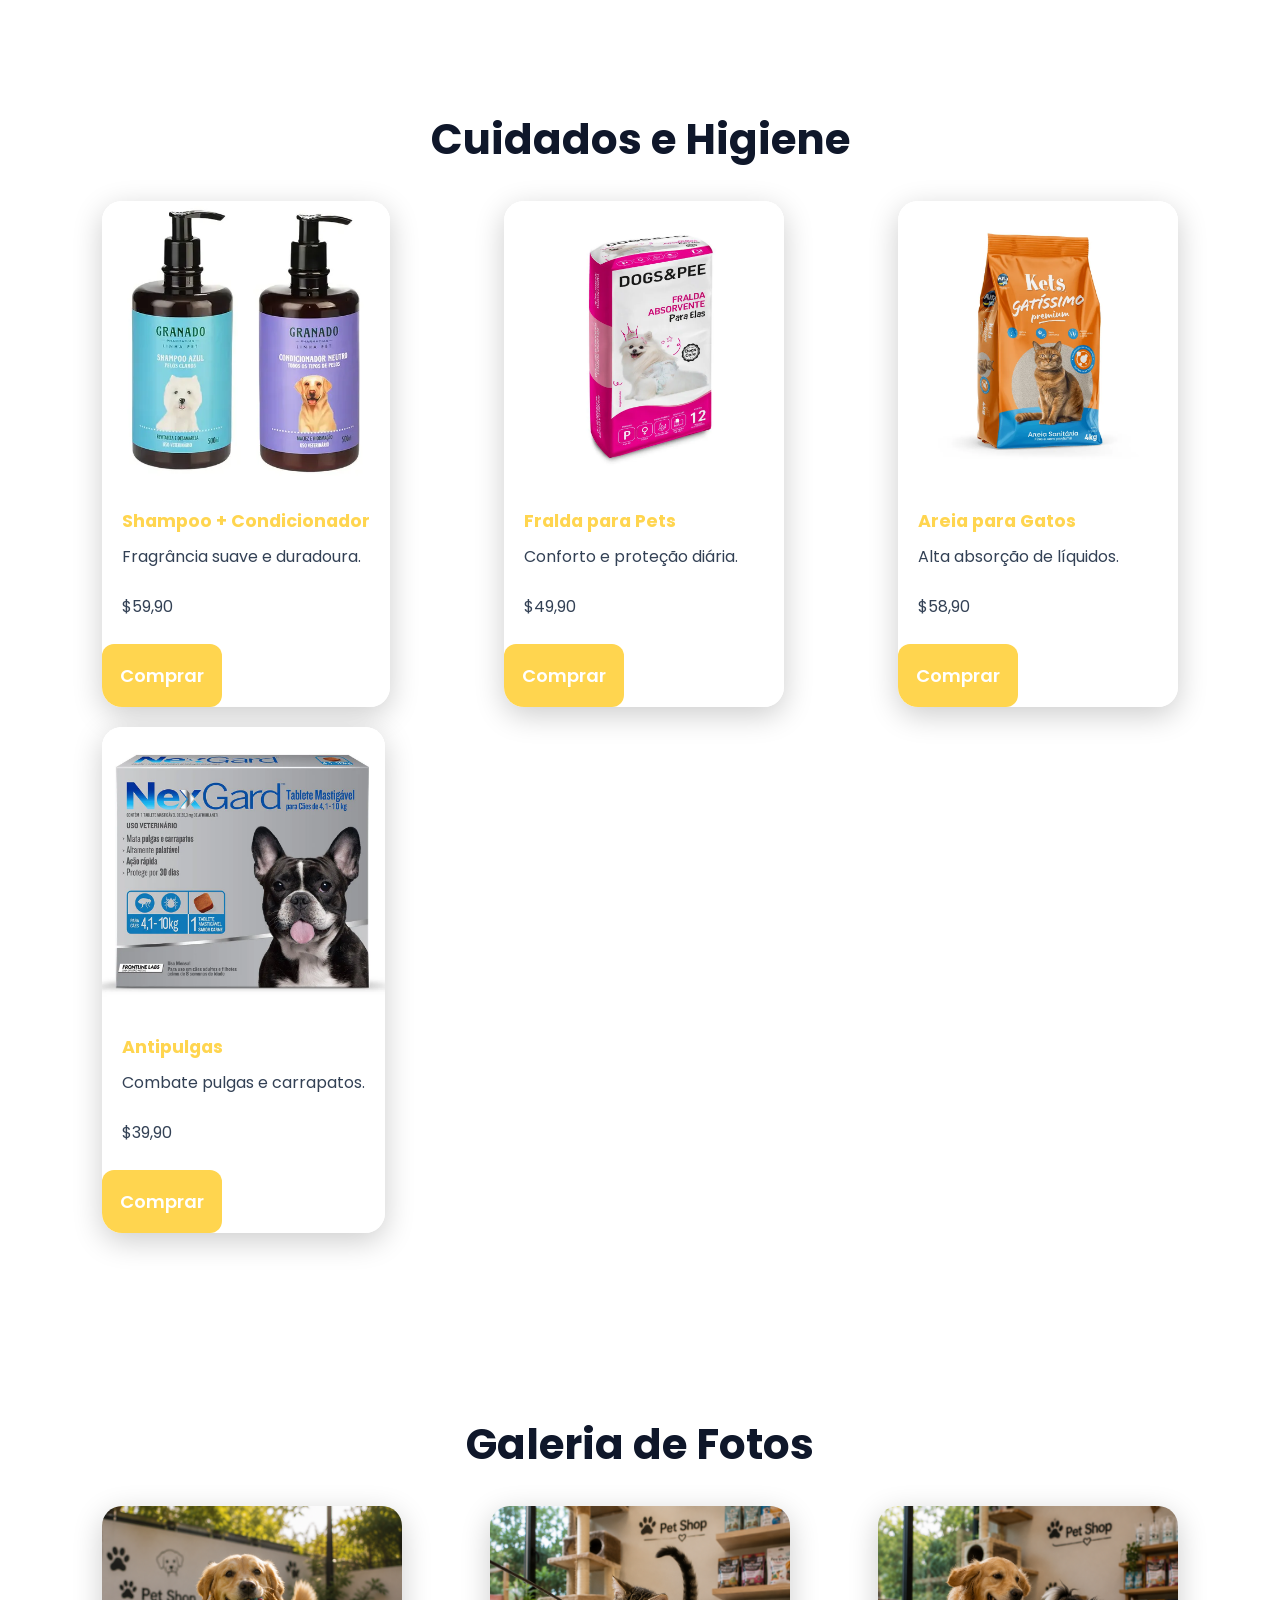
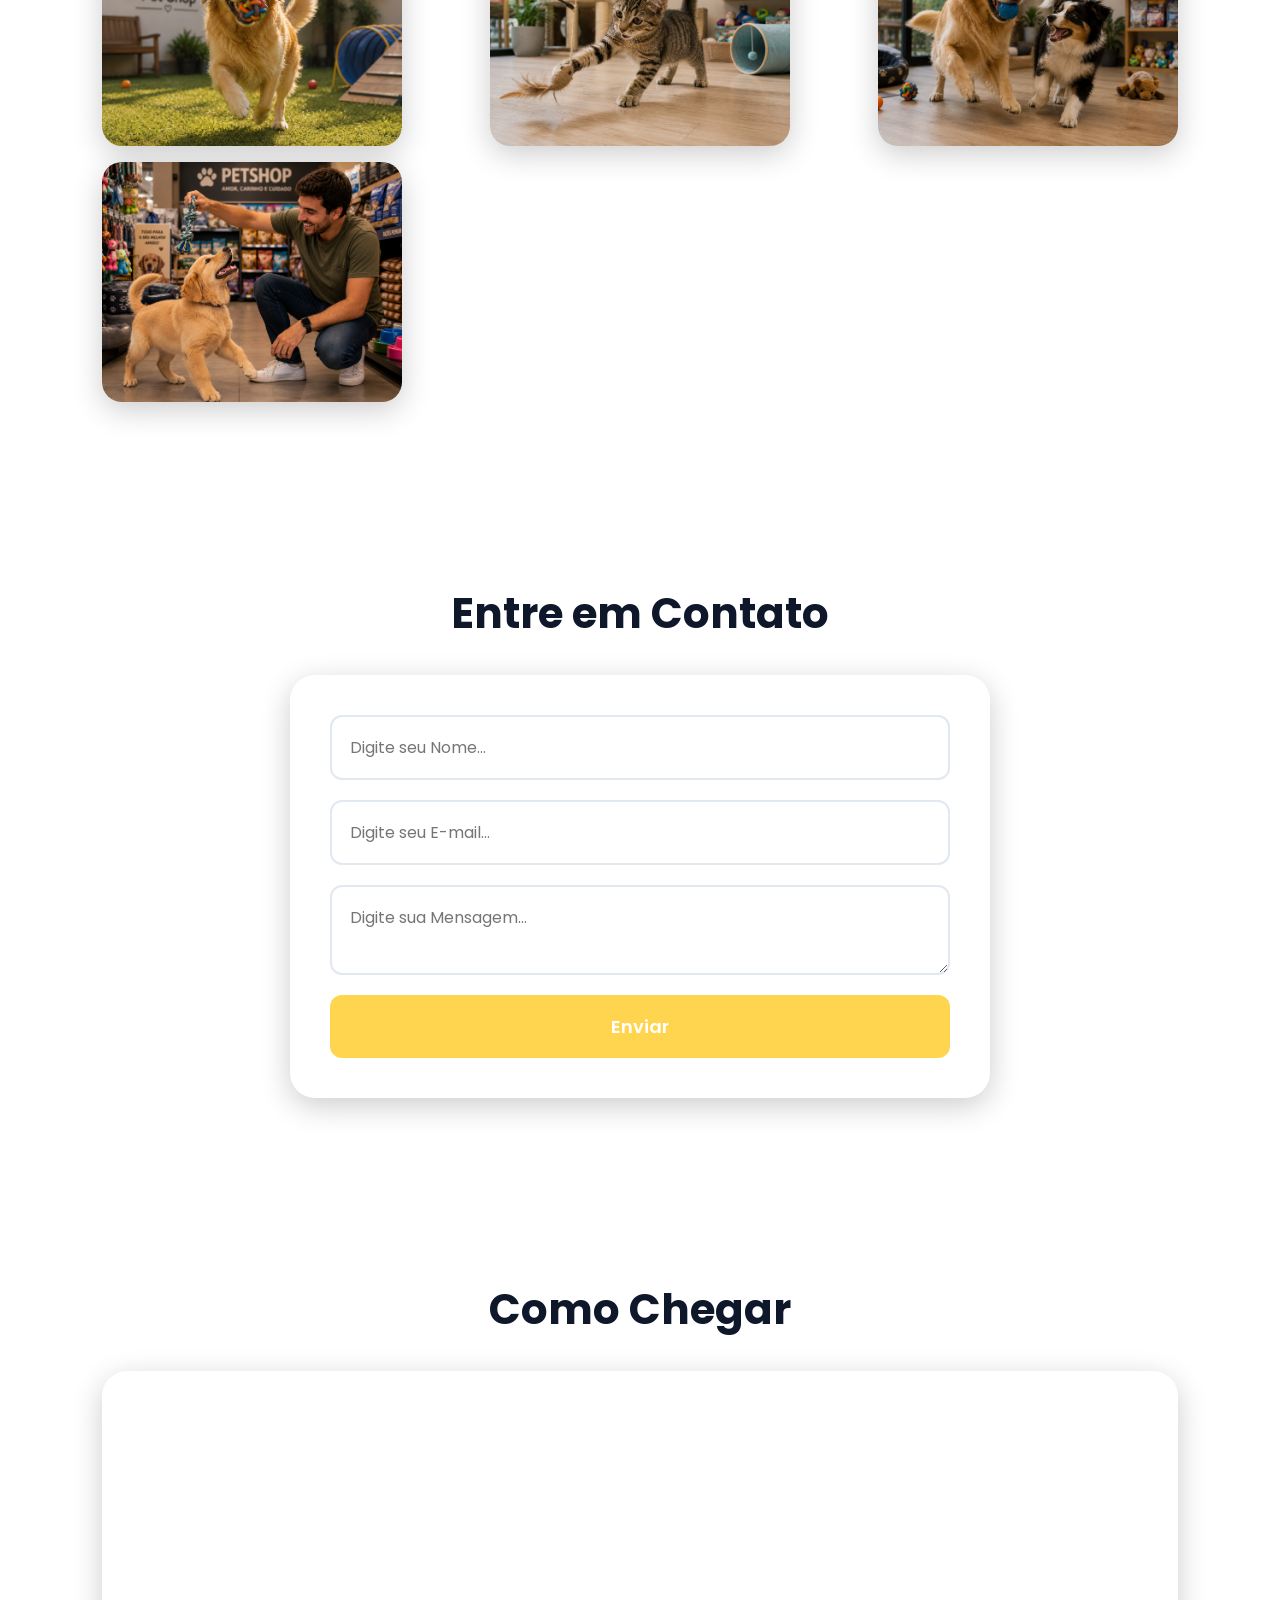
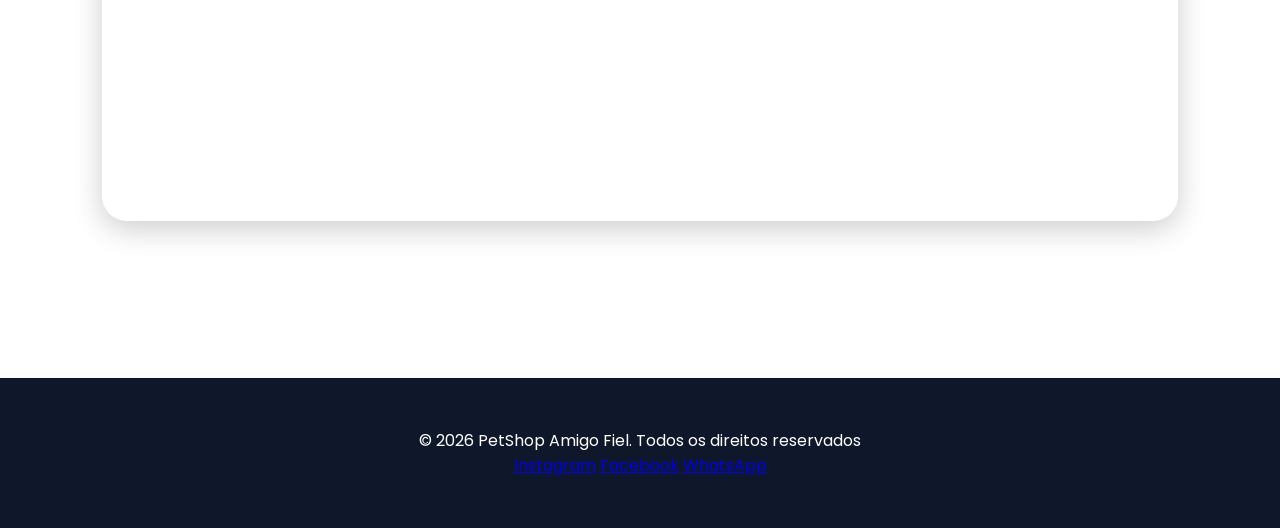
==== commit 87d566f3: "PetShop Amigo Fiel" ====
--- a/index.html
+++ b/index.html
@@ -31,7 +31,7 @@
       <a href="#galeria">Galeria</a>
       <a href="#contato">Contato</a>
       <a href="#localizacao">Localização</a>
-      <a href="#sobre.html">Nossa Hitória</a>
+      <a href="sobre.html">Nossa Hitória</a>
     </nav>
   </header>
 
@@ -81,30 +81,40 @@
         <img src="img/Cama.png" alt="Cama para pets" />
         <h3>PetNuvem</h3>
         <p>Base resistente e antiderrapante.</p>
+        <p>$89,90</p>
+        <button class="btn-comprar">Comprar</button>
       </div>
 
       <div class="card">
         <img src="img/pote de racao.png" alt="Pote de ração e água" />
         <h3>Pote de Ração e Água</h3>
         <p>Perfeito para cães e gatos.</p>
+        <p>$49,90</p>
+        <button class="btn-comprar">Comprar</button>
       </div>
 
       <div class="card">
         <img src="img/bolinha de brinquedo.png" alt="Bolinha de brinquedo" />
         <h3>Bolinha de Brinquedo</h3>
         <p>Material resistente e durável.</p>
+        <p>$10,90</p>
+        <button class="btn-comprar">Comprar</button>
       </div>
 
       <div class="card">
         <img src="img/arranhador .png" alt="Arranhador para gatos" />
         <h3>Arranhador para gatos</h3>
         <p>Estimula e diverte seu gato.</p>
+        <p>$$79,90</p>
+        <button class="btn-comprar">Comprar</button>
       </div>
 
       <div class="card">
         <img src="img/brinquedoGato.png" alt="Brinquedo para gatos" />
         <h3>Brinquedo interativo</h3>
         <p>Ajuda a combater o tédio.</p>
+        <p>$39,90</p>
+        <button class="btn-comprar">Comprar</button>
       </div>
 
     </div>
@@ -120,24 +130,32 @@
         <img src="img/shampoo .png" alt="Shampoo e condicionador" />
         <h3>Shampoo + Condicionador</h3>
         <p>Fragrância suave e duradoura.</p>
+        <p>$59,90</p>
+        <button class="btn-comprar">Comprar</button>
       </div>
 
       <div class="card">
         <img src="img/fralda.png" alt="Fralda para pets" />
         <h3>Fralda para Pets</h3>
         <p>Conforto e proteção diária.</p>
+        <p>$49,90</p>
+        <button class="btn-comprar">Comprar</button>
       </div>
 
       <div class="card">
         <img src="img/areiahigienica.png" alt="Areia para gatos" />
         <h3>Areia para Gatos</h3>
         <p>Alta absorção de líquidos.</p>
+        <p>$58,90</p>
+        <button class="btn-comprar">Comprar</button>
       </div>
 
       <div class="card">
         <img src="img/remedios .png" alt="Medicamentos antipulgas" />
         <h3>Antipulgas</h3>
         <p>Combate pulgas e carrapatos.</p>
+        <p>$39,90</p>
+        <button class="btn-comprar">Comprar</button>
       </div>
 
     </div>
--- a/css/style.css
+++ b/css/style.css
@@ -8,6 +8,18 @@
   --radius: 20px;
 }
 
+@media (prefers-color-scheme: dark) {
+  :root {
+    --primario: #ffd54f;
+    --secundaria: #f97316;
+    --escuro: #0f172a;
+    --claro: #ffffff;
+    --texto: #334155;
+    --sombra: 0 8px 30px rgba(0, 0, 0, 0.5);
+    --radius: 20px;
+    --gradientbody:(rgba(79, 79, 79, 0.85), rgba(122, 122, 122, 0.91)),
+  }
+}
 * {
   margin: 0;
   padding: 0;
@@ -216,7 +228,7 @@
   transition: 0.4s;
 }
 button:hover {
-  background: #026fa6;
+  background: #FFA500;
 }
 
 footer{
@@ -282,7 +294,7 @@
   max-width: 700px;
   margin:270px auto;
   text-align: center;
-  border: 4px solid var(--primaria);
+  border: 3px solid #ff8c42;
   border-radius: 15px;
-  padding: 30px;
+  padding: 20px;
 }
